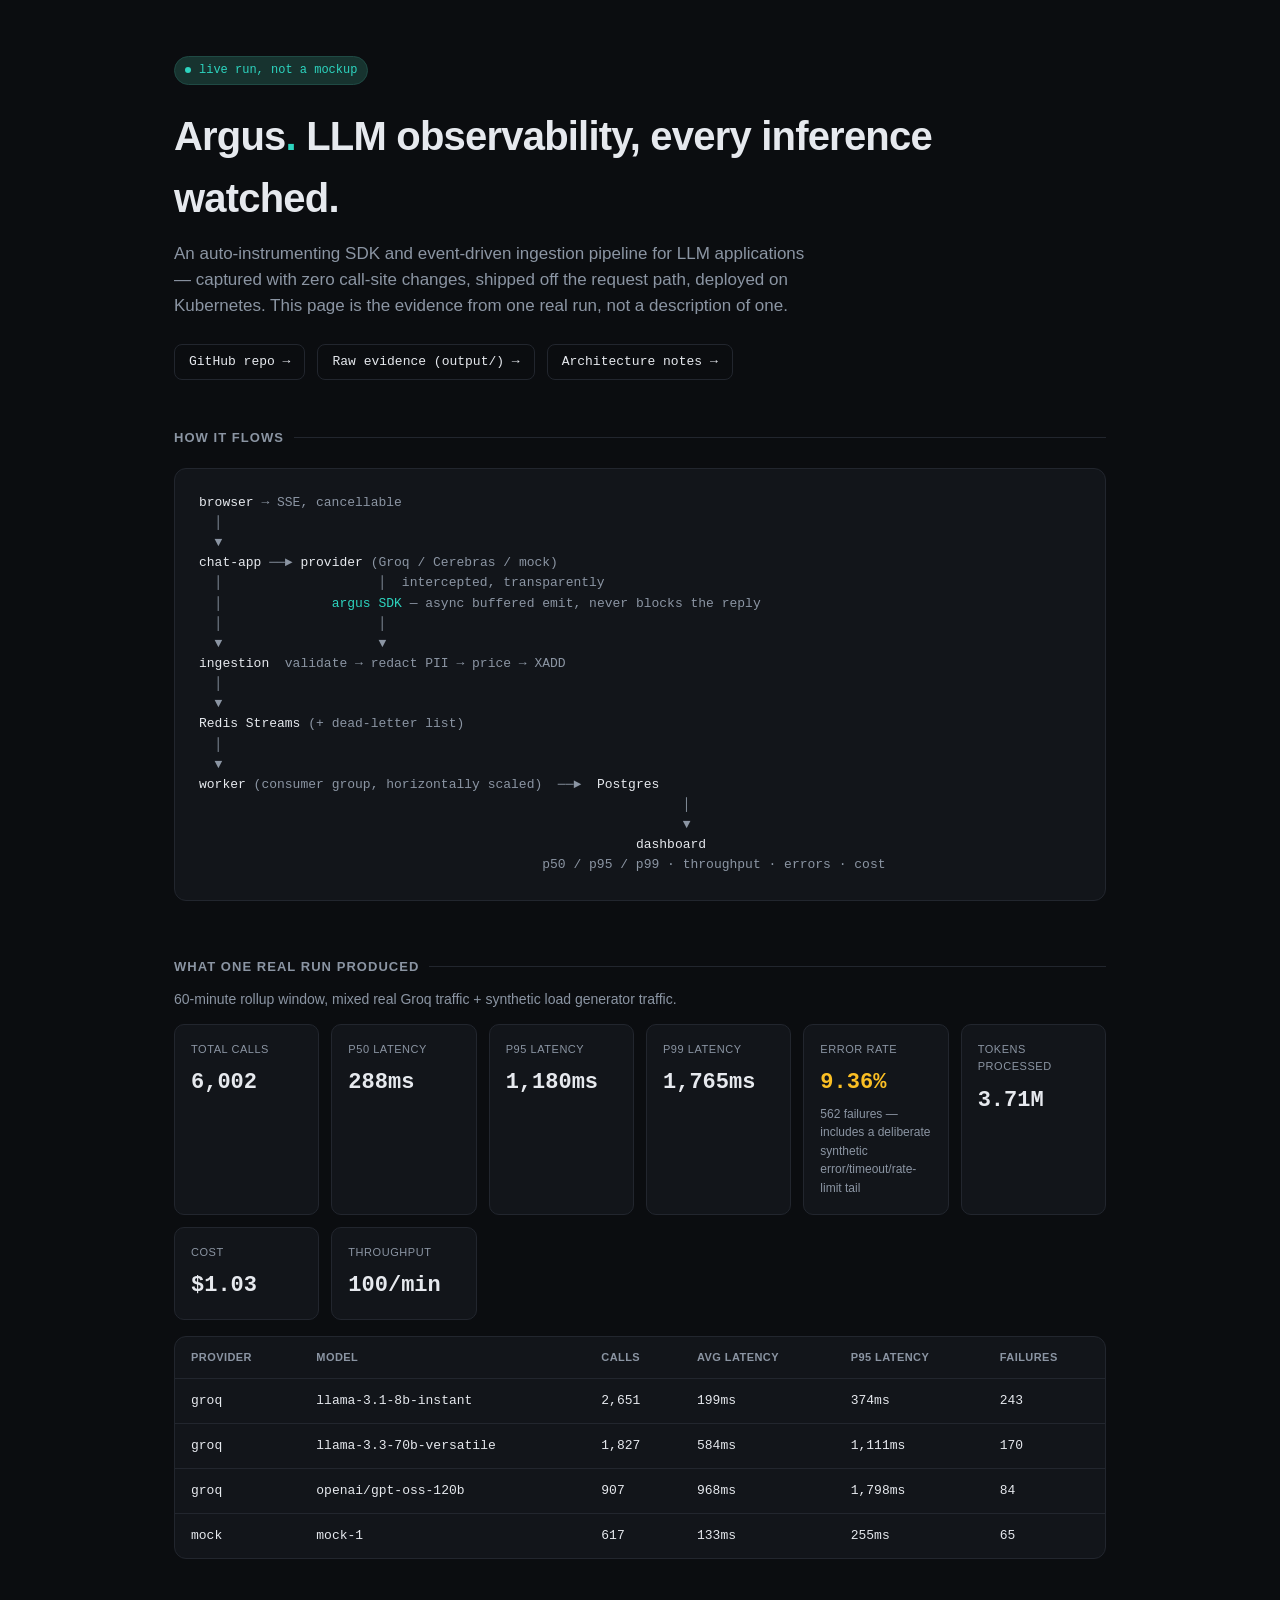
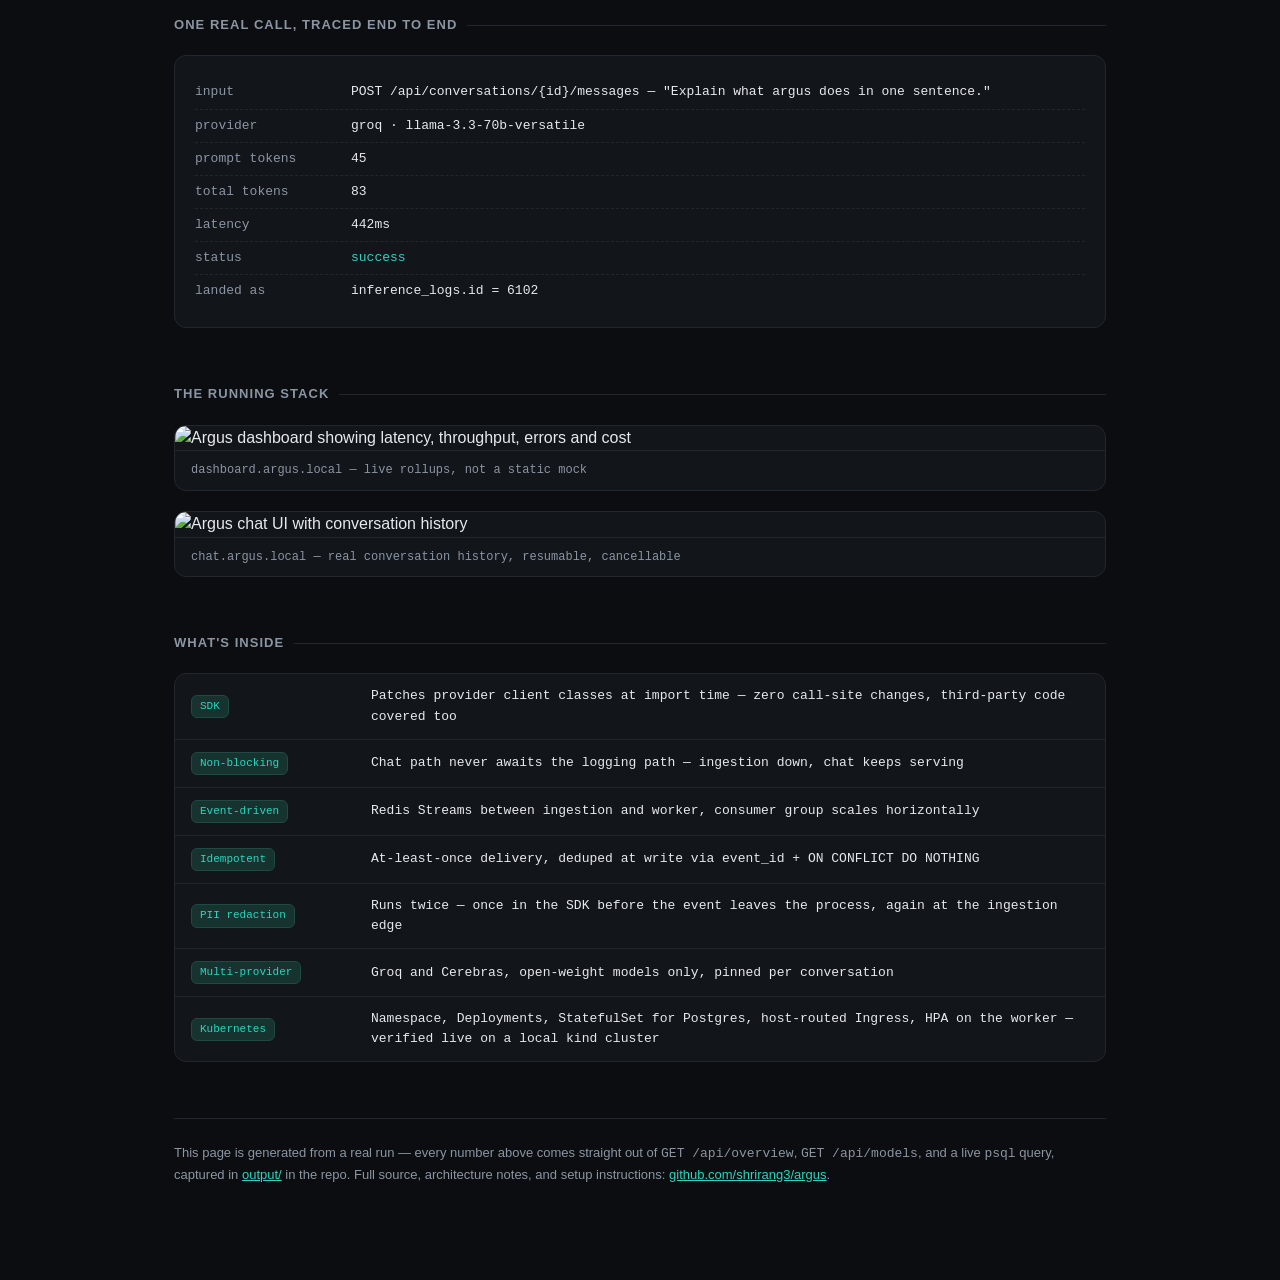
==== demo/public/index.html @ ad21b73f "feat: add static demo, deployed live on Vercel demo/ is a standalone static page rendering real numb" ====
<!doctype html>
<html lang="en">
<head>
<meta charset="utf-8">
<meta name="viewport" content="width=device-width, initial-scale=1">
<title>Argus — LLM Observability Demo</title>
<meta name="description" content="Live-run evidence: auto-instrumenting SDK, event-driven ingestion pipeline, Kubernetes deploy, real Groq inference traced end to end.">
<style>
  :root {
    --bg: #0b0d10;
    --panel: #12151a;
    --border: #22262e;
    --text: #e6e9ee;
    --muted: #8b95a3;
    --accent: #2dd4bf;
    --accent-dim: #17332f;
    --red: #f87171;
    --yellow: #fbbf24;
    --mono: ui-monospace, "SF Mono", "Cascadia Code", Menlo, Consolas, monospace;
    --sans: -apple-system, BlinkMacSystemFont, "Segoe UI", Roboto, Helvetica, Arial, sans-serif;
  }
  * { box-sizing: border-box; }
  body {
    background: var(--bg);
    color: var(--text);
    font-family: var(--sans);
    margin: 0;
    line-height: 1.55;
  }
  .wrap { max-width: 980px; margin: 0 auto; padding: 56px 24px 96px; }
  header { margin-bottom: 48px; }
  .badge {
    display: inline-flex; align-items: center; gap: 8px;
    font-family: var(--mono); font-size: 12px; color: var(--accent);
    background: var(--accent-dim); border: 1px solid #1f4a44;
    padding: 4px 10px; border-radius: 999px; margin-bottom: 20px;
  }
  .badge::before { content: ""; width: 6px; height: 6px; border-radius: 50%; background: var(--accent); }
  h1 { font-size: 40px; margin: 0 0 12px; letter-spacing: -0.02em; }
  h1 span { color: var(--accent); }
  .lede { color: var(--muted); font-size: 17px; max-width: 640px; margin: 0; }
  .links { margin-top: 24px; display: flex; gap: 12px; flex-wrap: wrap; }
  .links a {
    color: var(--text); text-decoration: none; font-size: 13px; font-family: var(--mono);
    border: 1px solid var(--border); padding: 7px 14px; border-radius: 8px;
    transition: border-color .15s;
  }
  .links a:hover { border-color: var(--accent); color: var(--accent); }

  section { margin-bottom: 56px; }
  h2 {
    font-size: 13px; text-transform: uppercase; letter-spacing: 0.08em;
    color: var(--muted); margin: 0 0 20px; font-weight: 600;
    display: flex; align-items: center; gap: 10px;
  }
  h2::after { content: ""; flex: 1; height: 1px; background: var(--border); }

  .flow {
    background: var(--panel); border: 1px solid var(--border); border-radius: 12px;
    padding: 24px; font-family: var(--mono); font-size: 13px; color: var(--muted);
    overflow-x: auto; white-space: pre;
  }
  .flow .hop { color: var(--text); }
  .flow .note { color: var(--accent); }

  .stat-grid {
    display: grid; grid-template-columns: repeat(auto-fit, minmax(140px, 1fr));
    gap: 12px; margin-bottom: 16px;
  }
  .stat {
    background: var(--panel); border: 1px solid var(--border); border-radius: 10px;
    padding: 16px;
  }
  .stat .label { font-size: 11px; text-transform: uppercase; letter-spacing: 0.05em; color: var(--muted); margin-bottom: 8px; }
  .stat .value { font-size: 22px; font-family: var(--mono); font-weight: 600; }
  .stat .value.warn { color: var(--yellow); }
  .stat .sub { font-size: 12px; color: var(--muted); margin-top: 4px; }

  table { width: 100%; border-collapse: collapse; font-size: 13px; }
  th, td { text-align: left; padding: 10px 12px; border-bottom: 1px solid var(--border); }
  th { color: var(--muted); font-weight: 600; font-size: 11px; text-transform: uppercase; letter-spacing: 0.04em; }
  td { font-family: var(--mono); }
  tr:last-child td { border-bottom: none; }
  .table-wrap { background: var(--panel); border: 1px solid var(--border); border-radius: 12px; overflow: hidden; }
  .table-wrap table { margin: 0; }
  .table-wrap th, .table-wrap td { padding: 12px 16px; }

  .shots { display: grid; grid-template-columns: 1fr; gap: 20px; }
  .shot { background: var(--panel); border: 1px solid var(--border); border-radius: 12px; overflow: hidden; }
  .shot img { width: 100%; display: block; }
  .shot .cap { padding: 10px 16px; font-size: 12px; color: var(--muted); border-top: 1px solid var(--border); font-family: var(--mono); }

  .trace {
    background: var(--panel); border: 1px solid var(--border); border-radius: 12px;
    padding: 20px; font-family: var(--mono); font-size: 13px;
  }
  .trace .row { display: flex; gap: 16px; padding: 6px 0; border-bottom: 1px dashed var(--border); }
  .trace .row:last-child { border-bottom: none; }
  .trace .k { color: var(--muted); min-width: 140px; flex-shrink: 0; }
  .trace .v { color: var(--text); word-break: break-all; }
  .trace .v.ok { color: var(--accent); }

  .pill { display: inline-block; font-family: var(--mono); font-size: 11px; padding: 2px 8px; border-radius: 6px; background: var(--accent-dim); color: var(--accent); border: 1px solid #1f4a44; }

  footer { border-top: 1px solid var(--border); padding-top: 24px; color: var(--muted); font-size: 13px; }
  footer a { color: var(--accent); }
</style>
</head>
<body>
<div class="wrap">

  <header>
    <div class="badge">live run, not a mockup</div>
    <h1>Argus<span>.</span> LLM observability, every inference watched.</h1>
    <p class="lede">
      An auto-instrumenting SDK and event-driven ingestion pipeline for LLM applications —
      captured with zero call-site changes, shipped off the request path, deployed on
      Kubernetes. This page is the evidence from one real run, not a description of one.
    </p>
    <div class="links">
      <a href="https://github.com/shrirang3/argus">GitHub repo →</a>
      <a href="https://github.com/shrirang3/argus/tree/main/output">Raw evidence (output/) →</a>
      <a href="https://github.com/shrirang3/argus/blob/main/ARCHITECTURE.md">Architecture notes →</a>
    </div>
  </header>

  <section>
    <h2>How it flows</h2>
    <div class="flow"><span class="hop">browser</span> → SSE, cancellable
  │
  ▼
<span class="hop">chat-app</span> ──► <span class="hop">provider</span> (Groq / Cerebras / mock)
  │                    │  intercepted, transparently
  │              <span class="note">argus SDK</span> — async buffered emit, never blocks the reply
  │                    │
  ▼                    ▼
<span class="hop">ingestion</span>  validate → redact PII → price → XADD
  │
  ▼
<span class="hop">Redis Streams</span> (+ dead-letter list)
  │
  ▼
<span class="hop">worker</span> (consumer group, horizontally scaled)  ──►  <span class="hop">Postgres</span>
                                                              │
                                                              ▼
                                                        <span class="hop">dashboard</span>
                                            p50 / p95 / p99 · throughput · errors · cost</div>
  </section>

  <section>
    <h2>What one real run produced</h2>
    <p style="color:var(--muted); font-size:14px; margin-top:-8px;">
      60-minute rollup window, mixed real Groq traffic + synthetic load generator traffic.
    </p>
    <div class="stat-grid">
      <div class="stat"><div class="label">Total calls</div><div class="value">6,002</div></div>
      <div class="stat"><div class="label">p50 latency</div><div class="value">288ms</div></div>
      <div class="stat"><div class="label">p95 latency</div><div class="value">1,180ms</div></div>
      <div class="stat"><div class="label">p99 latency</div><div class="value">1,765ms</div></div>
      <div class="stat"><div class="label">Error rate</div><div class="value warn">9.36%</div><div class="sub">562 failures — includes a deliberate synthetic error/timeout/rate-limit tail</div></div>
      <div class="stat"><div class="label">Tokens processed</div><div class="value">3.71M</div></div>
      <div class="stat"><div class="label">Cost</div><div class="value">$1.03</div></div>
      <div class="stat"><div class="label">Throughput</div><div class="value">100/min</div></div>
    </div>

    <div class="table-wrap">
      <table>
        <thead><tr><th>Provider</th><th>Model</th><th>Calls</th><th>Avg latency</th><th>p95 latency</th><th>Failures</th></tr></thead>
        <tbody>
          <tr><td>groq</td><td>llama-3.1-8b-instant</td><td>2,651</td><td>199ms</td><td>374ms</td><td>243</td></tr>
          <tr><td>groq</td><td>llama-3.3-70b-versatile</td><td>1,827</td><td>584ms</td><td>1,111ms</td><td>170</td></tr>
          <tr><td>groq</td><td>openai/gpt-oss-120b</td><td>907</td><td>968ms</td><td>1,798ms</td><td>84</td></tr>
          <tr><td>mock</td><td>mock-1</td><td>617</td><td>133ms</td><td>255ms</td><td>65</td></tr>
        </tbody>
      </table>
    </div>
  </section>

  <section>
    <h2>One real call, traced end to end</h2>
    <div class="trace">
      <div class="row"><div class="k">input</div><div class="v">POST /api/conversations/{id}/messages — "Explain what argus does in one sentence."</div></div>
      <div class="row"><div class="k">provider</div><div class="v">groq · llama-3.3-70b-versatile</div></div>
      <div class="row"><div class="k">prompt tokens</div><div class="v">45</div></div>
      <div class="row"><div class="k">total tokens</div><div class="v">83</div></div>
      <div class="row"><div class="k">latency</div><div class="v">442ms</div></div>
      <div class="row"><div class="k">status</div><div class="v ok">success</div></div>
      <div class="row"><div class="k">landed as</div><div class="v">inference_logs.id = 6102</div></div>
    </div>
  </section>

  <section>
    <h2>The running stack</h2>
    <div class="shots">
      <div class="shot">
        <img src="/ss_dashboard.png" alt="Argus dashboard showing latency, throughput, errors and cost">
        <div class="cap">dashboard.argus.local — live rollups, not a static mock</div>
      </div>
      <div class="shot">
        <img src="/ss_chat.png" alt="Argus chat UI with conversation history">
        <div class="cap">chat.argus.local — real conversation history, resumable, cancellable</div>
      </div>
    </div>
  </section>

  <section>
    <h2>What's inside</h2>
    <div class="table-wrap">
      <table>
        <tbody>
          <tr><td style="width:180px"><span class="pill">SDK</span></td><td>Patches provider client classes at import time — zero call-site changes, third-party code covered too</td></tr>
          <tr><td><span class="pill">Non-blocking</span></td><td>Chat path never awaits the logging path — ingestion down, chat keeps serving</td></tr>
          <tr><td><span class="pill">Event-driven</span></td><td>Redis Streams between ingestion and worker, consumer group scales horizontally</td></tr>
          <tr><td><span class="pill">Idempotent</span></td><td>At-least-once delivery, deduped at write via <code>event_id</code> + <code>ON CONFLICT DO NOTHING</code></td></tr>
          <tr><td><span class="pill">PII redaction</span></td><td>Runs twice — once in the SDK before the event leaves the process, again at the ingestion edge</td></tr>
          <tr><td><span class="pill">Multi-provider</span></td><td>Groq and Cerebras, open-weight models only, pinned per conversation</td></tr>
          <tr><td><span class="pill">Kubernetes</span></td><td>Namespace, Deployments, StatefulSet for Postgres, host-routed Ingress, HPA on the worker — verified live on a local kind cluster</td></tr>
        </tbody>
      </table>
    </div>
  </section>

  <footer>
    This page is generated from a real run — every number above comes straight out of
    <code>GET /api/overview</code>, <code>GET /api/models</code>, and a live <code>psql</code> query,
    captured in <a href="https://github.com/shrirang3/argus/tree/main/output">output/</a> in the repo.
    Full source, architecture notes, and setup instructions: <a href="https://github.com/shrirang3/argus">github.com/shrirang3/argus</a>.
  </footer>

</div>
</body>
</html>
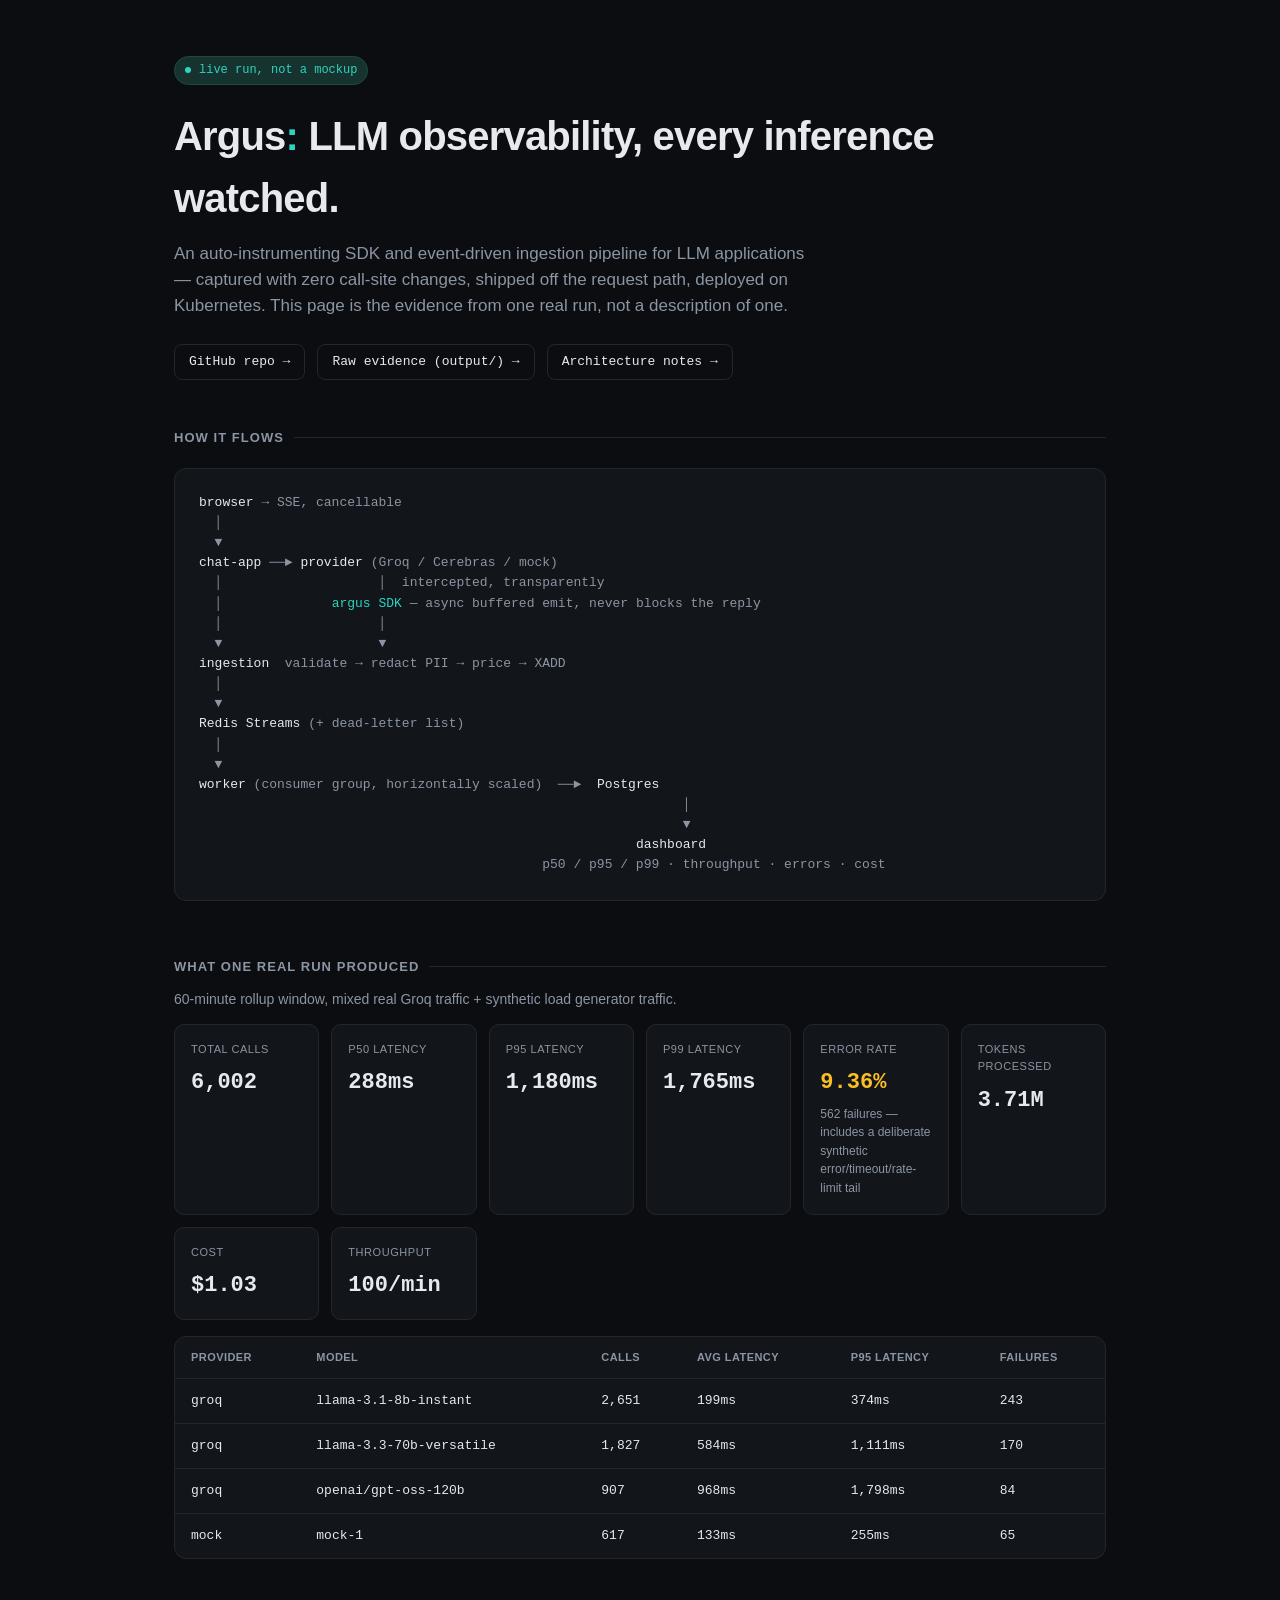
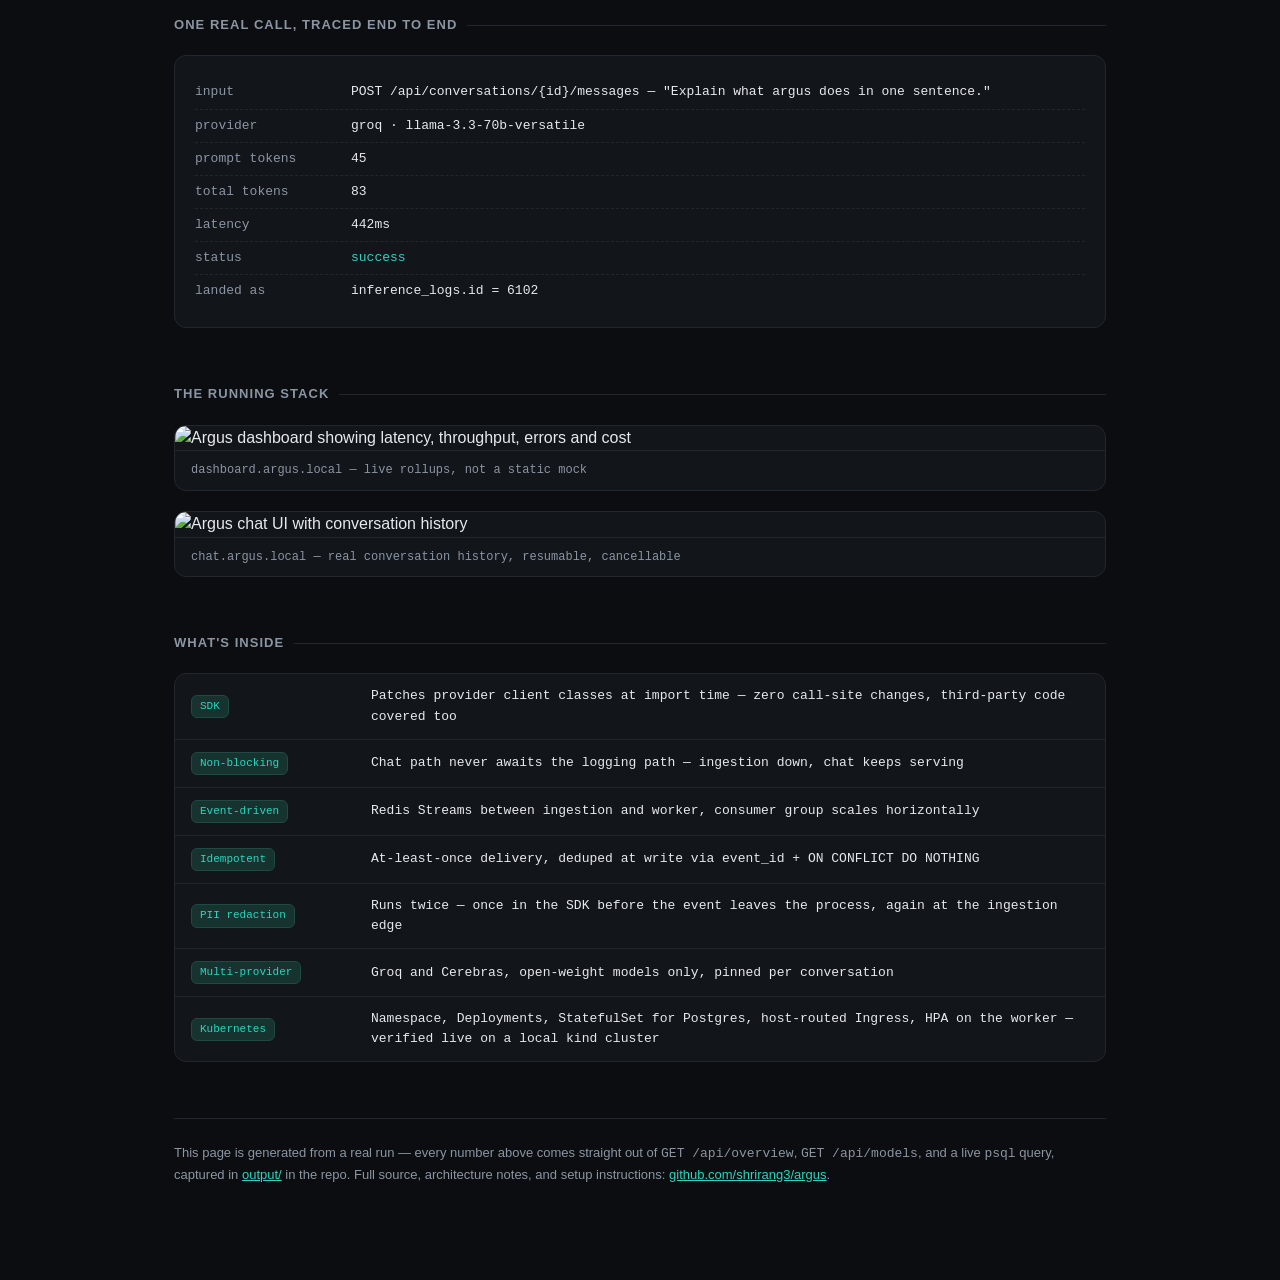
==== commit f33f3a3d: "fix: demo headline colon, not period Co-Authored-By: Claude Sonnet 5 <noreply@anthropic.com>" ====
--- a/demo/public/index.html
+++ b/demo/public/index.html
@@ -111,7 +111,7 @@
 
   <header>
     <div class="badge">live run, not a mockup</div>
-    <h1>Argus<span>.</span> LLM observability, every inference watched.</h1>
+    <h1>Argus<span>:</span> LLM observability, every inference watched.</h1>
     <p class="lede">
       An auto-instrumenting SDK and event-driven ingestion pipeline for LLM applications —
       captured with zero call-site changes, shipped off the request path, deployed on
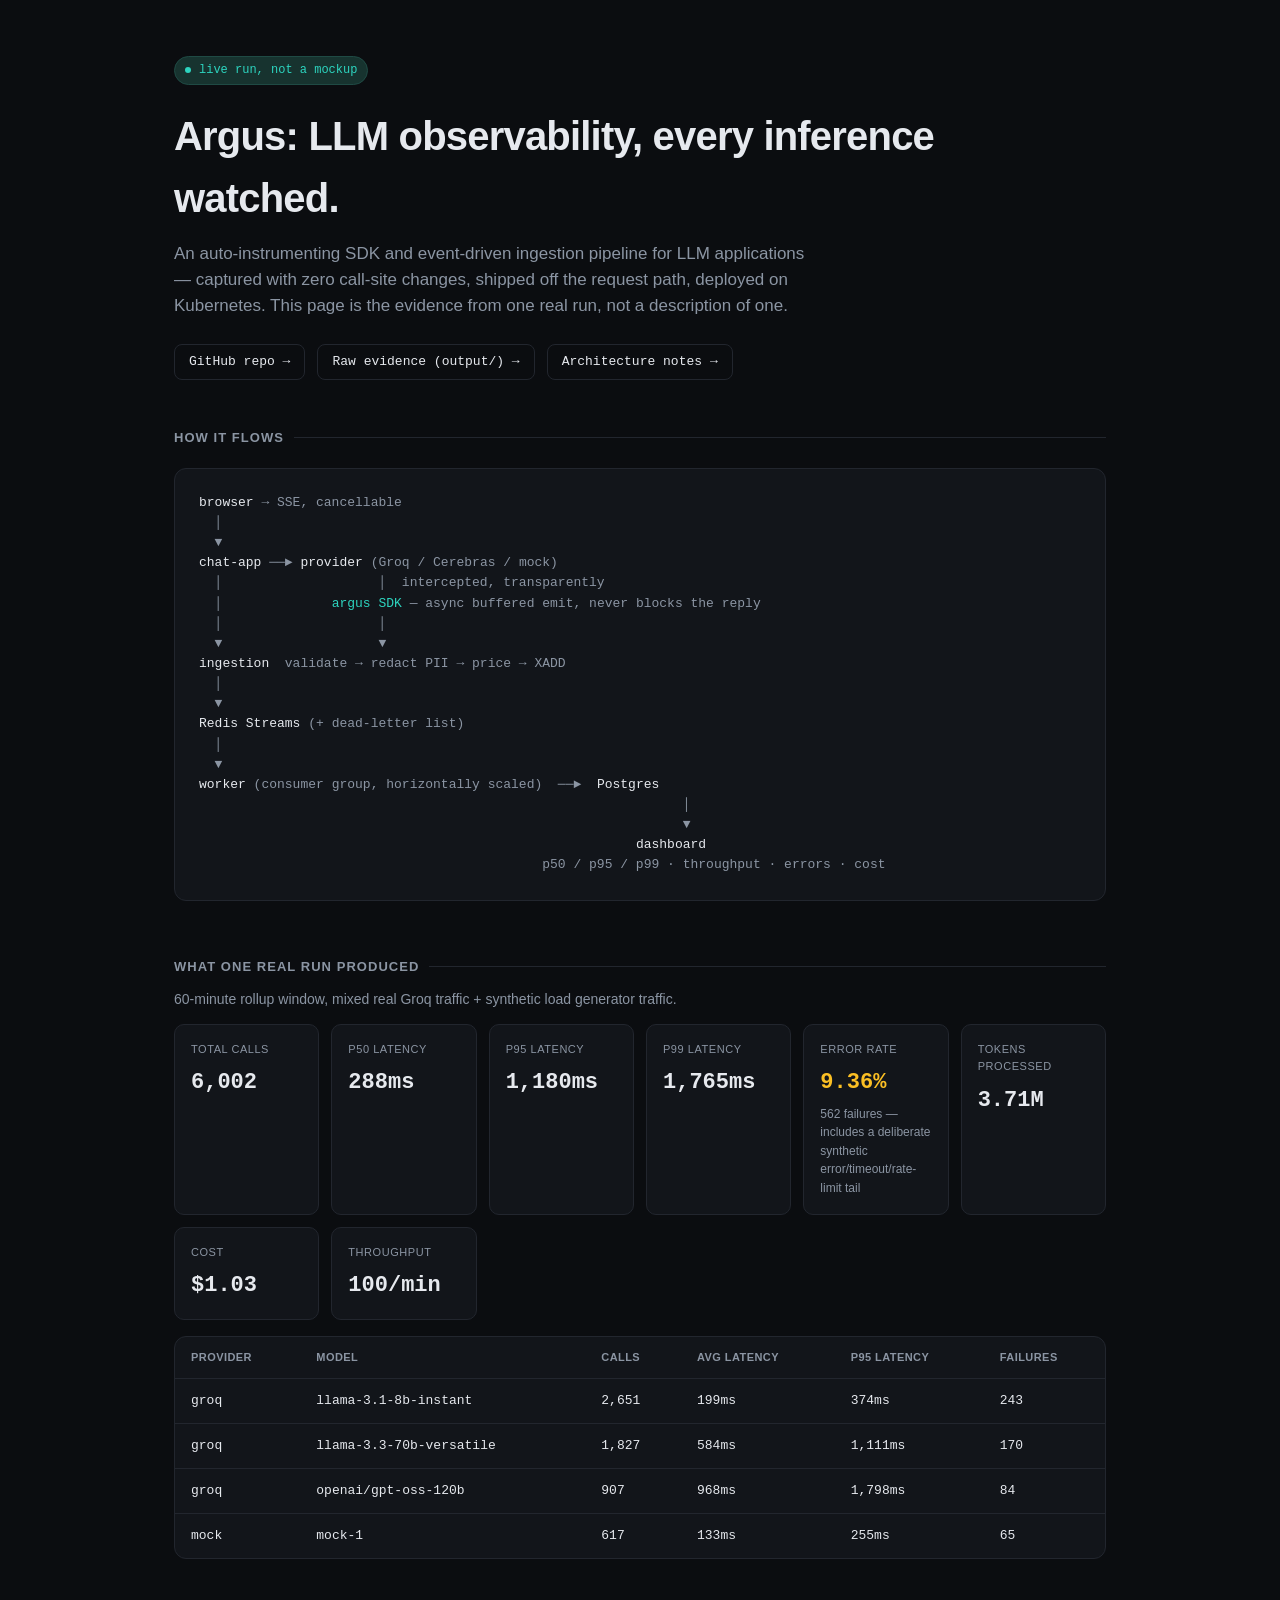
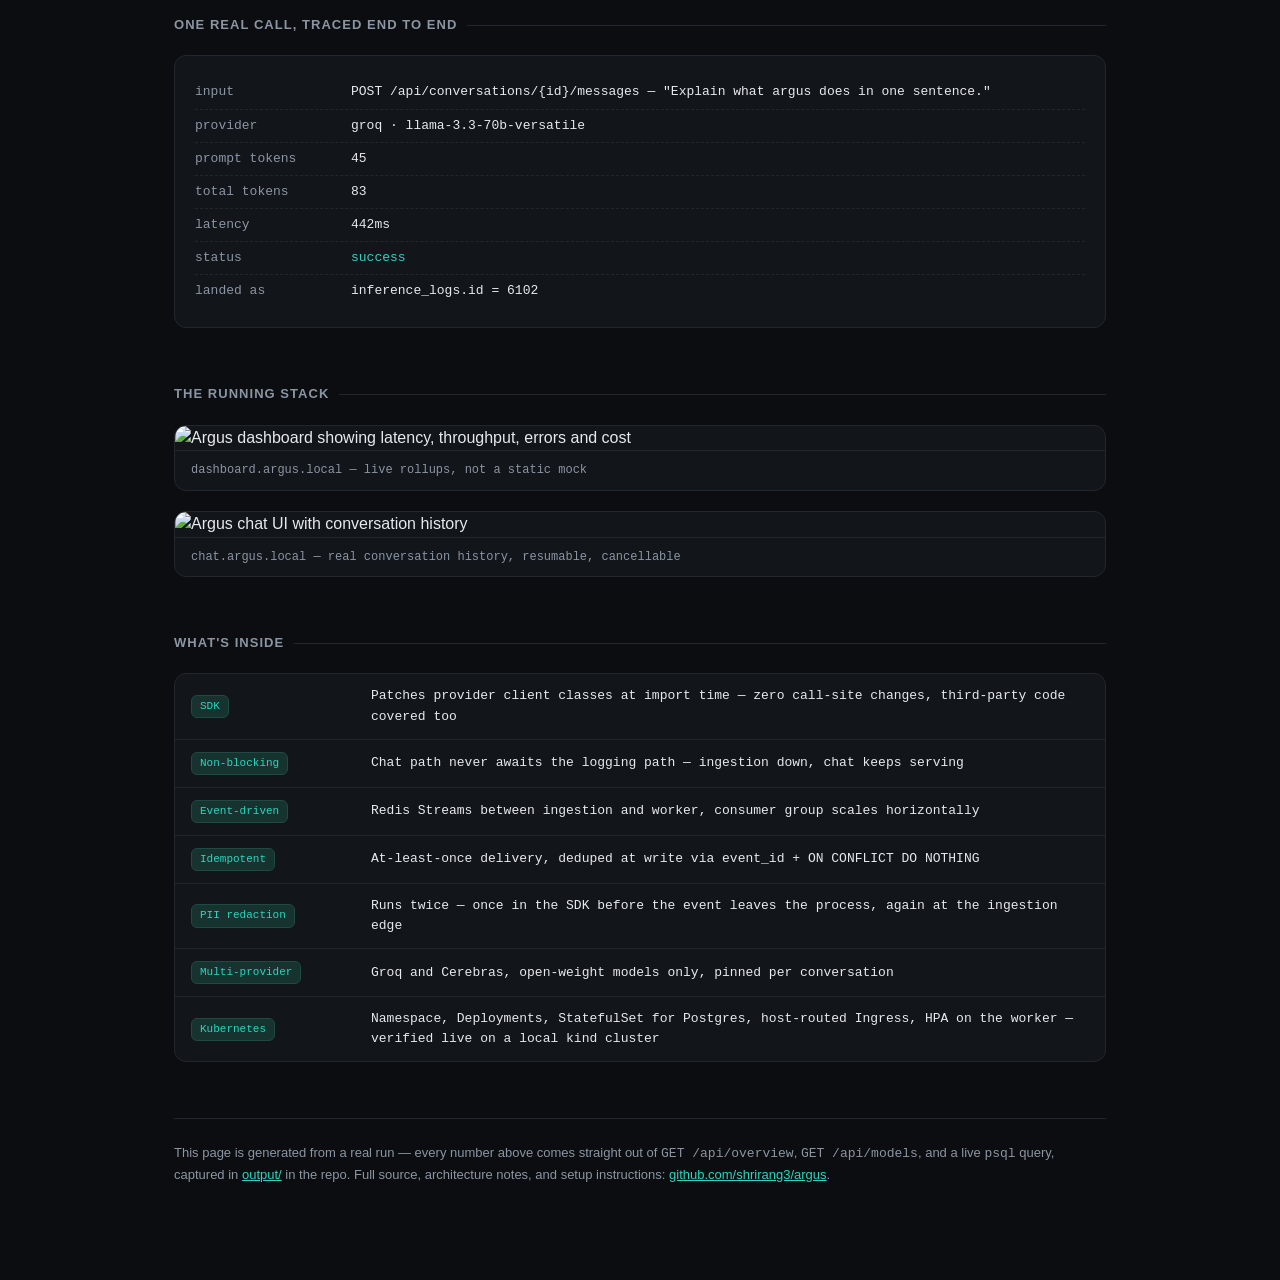
==== commit cddae397: "fix: colon in headline matches text color, not accent Co-Authored-By: Claude Sonnet 5 <noreply@anthr" ====
--- a/demo/public/index.html
+++ b/demo/public/index.html
@@ -37,7 +37,7 @@
   }
   .badge::before { content: ""; width: 6px; height: 6px; border-radius: 50%; background: var(--accent); }
   h1 { font-size: 40px; margin: 0 0 12px; letter-spacing: -0.02em; }
-  h1 span { color: var(--accent); }
+  h1 span { color: var(--text); }
   .lede { color: var(--muted); font-size: 17px; max-width: 640px; margin: 0; }
   .links { margin-top: 24px; display: flex; gap: 12px; flex-wrap: wrap; }
   .links a {
